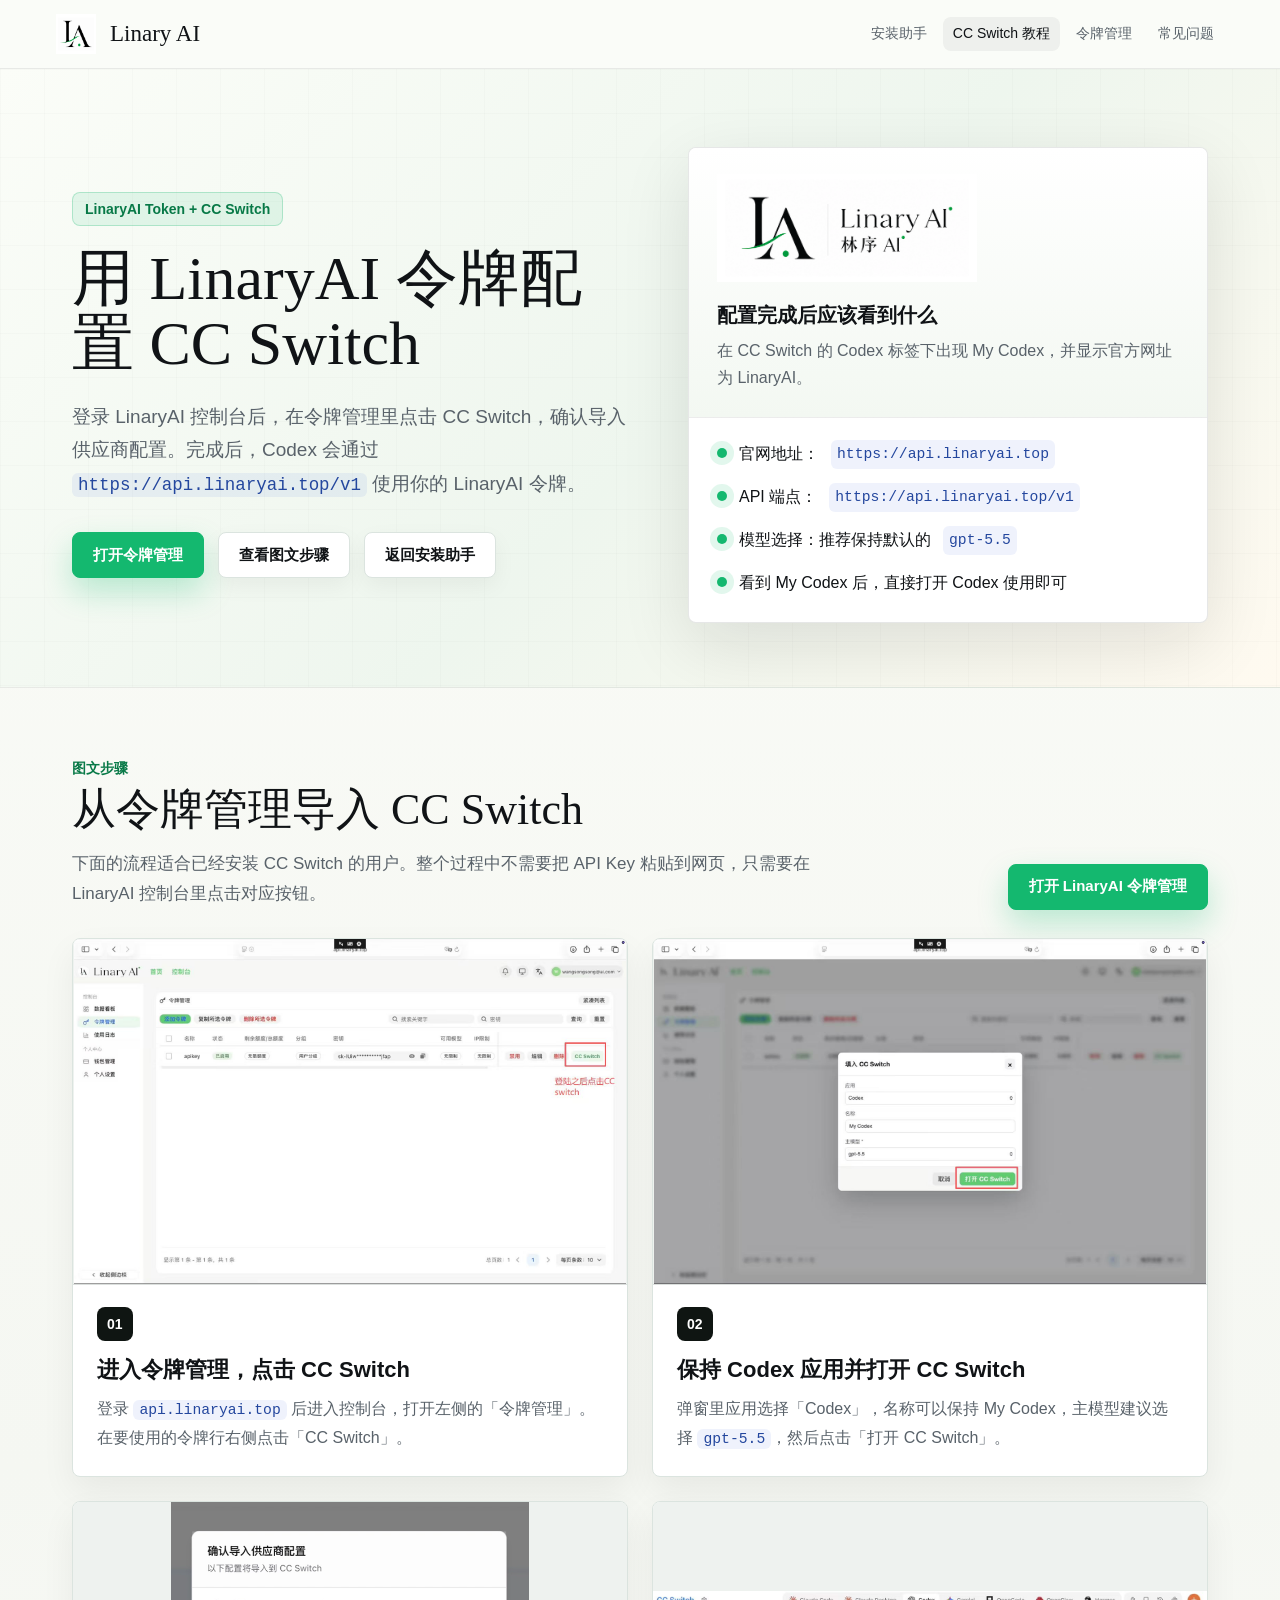
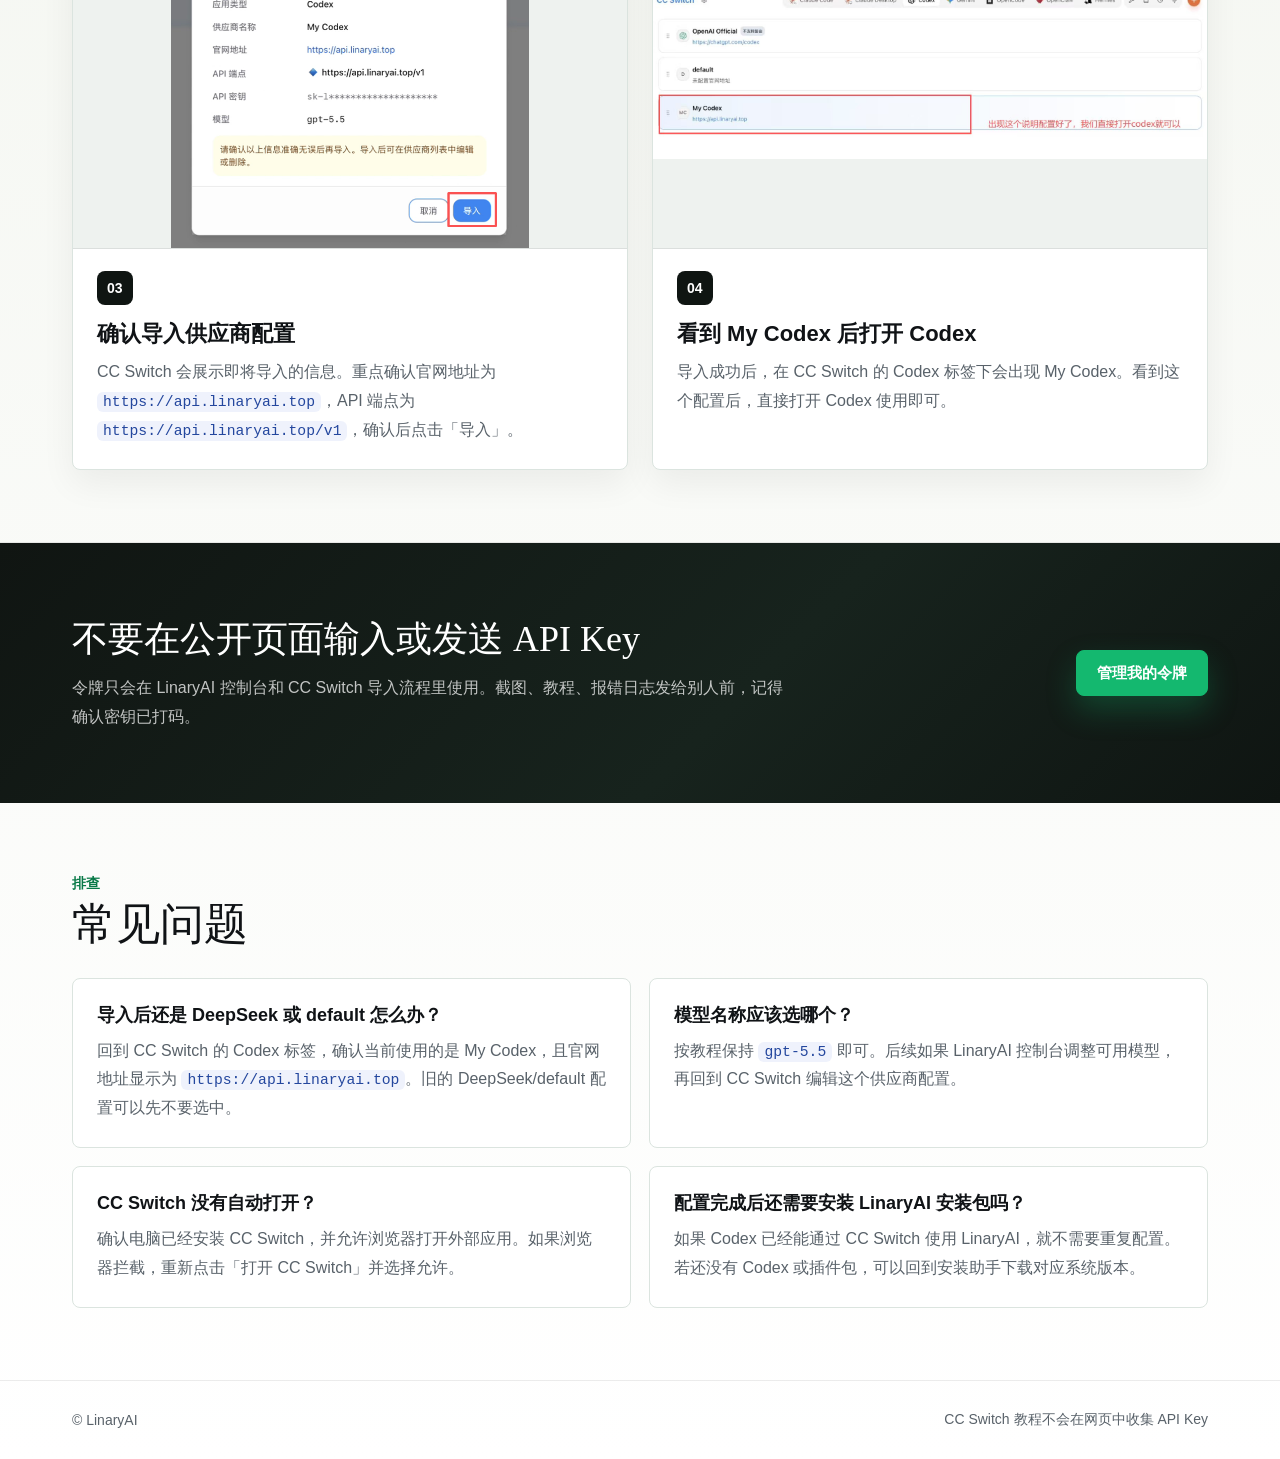
==== codex/ccswitch.html @ 93d675c4 "Add LinaryAI CC Switch token guide" ====
<!doctype html>
<html lang="zh-CN">
<head>
  <meta charset="utf-8">
  <meta name="viewport" content="width=device-width, initial-scale=1">
  <title>LinaryAI 令牌配置 CC Switch 教程</title>
  <meta name="description" content="使用 LinaryAI 网站令牌一键导入 CC Switch，并配置 Codex 使用 LinaryAI API 的图文教程。">
  <link rel="shortcut icon" href="/codex/favicon.ico?v=20260709">
  <link rel="icon" href="/codex/assets/favicon.ico?v=20260709" sizes="any">
  <link rel="icon" type="image/png" sizes="32x32" href="/codex/assets/favicon-32.png?v=20260709">
  <link rel="apple-touch-icon" sizes="180x180" href="/codex/assets/apple-touch-icon.png?v=20260709">
  <style>
    :root {
      --green: #14b86f;
      --green-dark: #087947;
      --blue: #315fd6;
      --ink: #101316;
      --muted: #59626a;
      --line: #dbe4df;
      --paper: #f5f7f2;
      --white: #ffffff;
      --dark: #0f1512;
      --shadow: 0 22px 70px rgba(16, 19, 22, 0.11);
      --serif: "Times New Roman", "Songti SC", "Noto Serif SC", serif;
      --sans: -apple-system, BlinkMacSystemFont, "Segoe UI", "Microsoft YaHei UI", "PingFang SC", sans-serif;
    }

    * { box-sizing: border-box; }
    html { scroll-behavior: smooth; }
    body {
      margin: 0;
      color: var(--ink);
      background: linear-gradient(180deg, #fbfcf8 0%, var(--paper) 48%, #ffffff 100%);
      font-family: var(--sans);
      letter-spacing: 0;
    }
    a { color: inherit; text-decoration: none; }

    .nav {
      position: sticky;
      top: 0;
      z-index: 20;
      display: flex;
      align-items: center;
      justify-content: space-between;
      padding: 14px 56px;
      background: rgba(250, 252, 248, 0.9);
      border-bottom: 1px solid rgba(16, 19, 22, 0.08);
      backdrop-filter: blur(20px);
    }
    .brand {
      display: flex;
      align-items: center;
      gap: 14px;
      min-width: 220px;
    }
    .brand img {
      width: 40px;
      height: 40px;
      object-fit: contain;
    }
    .brand span {
      font-family: var(--serif);
      font-size: 23px;
    }
    .nav-links {
      display: flex;
      align-items: center;
      gap: 6px;
      color: var(--muted);
      font-size: 14px;
    }
    .nav-links a {
      padding: 8px 10px;
      border-radius: 8px;
    }
    .nav-links a:hover,
    .nav-links a[aria-current="page"] {
      color: var(--ink);
      background: rgba(16, 19, 22, 0.05);
    }

    .hero {
      position: relative;
      display: grid;
      grid-template-columns: minmax(0, 1fr) minmax(360px, 520px);
      gap: 56px;
      align-items: center;
      min-height: 560px;
      padding: 78px 72px 64px;
      background: linear-gradient(135deg, #fbfdf8 0%, #eef6ee 54%, #fffaf0 100%);
      border-bottom: 1px solid rgba(16, 19, 22, 0.08);
      overflow: hidden;
    }
    .hero::before {
      content: "";
      position: absolute;
      inset: 0;
      background-image:
        linear-gradient(rgba(16, 19, 22, 0.045) 1px, transparent 1px),
        linear-gradient(90deg, rgba(16, 19, 22, 0.045) 1px, transparent 1px);
      background-size: 44px 44px;
      opacity: 0.38;
      pointer-events: none;
    }
    .hero > * { position: relative; z-index: 1; }
    .eyebrow {
      display: inline-flex;
      align-items: center;
      padding: 8px 12px;
      color: var(--green-dark);
      font-weight: 700;
      font-size: 14px;
      margin-bottom: 20px;
      background: rgba(20, 184, 111, 0.1);
      border: 1px solid rgba(20, 184, 111, 0.25);
      border-radius: 8px;
    }
    h1 {
      margin: 0;
      max-width: 760px;
      font-family: var(--serif);
      font-size: 62px;
      line-height: 1.05;
      font-weight: 500;
      letter-spacing: 0;
    }
    .hero-copy {
      max-width: 680px;
      margin: 24px 0 0;
      color: var(--muted);
      font-size: 19px;
      line-height: 1.75;
    }
    .actions {
      display: flex;
      flex-wrap: wrap;
      gap: 14px;
      margin-top: 32px;
    }
    .btn {
      display: inline-flex;
      align-items: center;
      justify-content: center;
      min-height: 46px;
      padding: 0 20px;
      border-radius: 8px;
      border: 1px solid var(--line);
      font-weight: 700;
      font-size: 15px;
      background: var(--white);
      color: var(--ink);
      box-shadow: 0 8px 22px rgba(16, 19, 22, 0.05);
      transition: transform 160ms ease, box-shadow 160ms ease, border-color 160ms ease, background 160ms ease;
    }
    .btn.primary {
      color: #fff;
      background: var(--green);
      border-color: var(--green);
      box-shadow: 0 14px 30px rgba(20, 184, 111, 0.26);
    }
    .btn:hover {
      transform: translateY(-1px);
      border-color: rgba(16, 19, 22, 0.2);
      box-shadow: 0 16px 34px rgba(16, 19, 22, 0.09);
    }
    .btn.primary:hover {
      background: #0da563;
      border-color: #0da563;
      box-shadow: 0 18px 38px rgba(20, 184, 111, 0.32);
    }

    .summary-panel {
      background: #fff;
      border: 1px solid rgba(16, 19, 22, 0.1);
      border-radius: 8px;
      overflow: hidden;
      box-shadow: var(--shadow);
    }
    .summary-head {
      padding: 26px 28px;
      background: linear-gradient(180deg, #ffffff 0%, #f3f8f2 100%);
      border-bottom: 1px solid rgba(16, 19, 22, 0.08);
    }
    .summary-head img {
      width: 260px;
      max-width: 100%;
      height: auto;
      display: block;
      margin-bottom: 20px;
    }
    .summary-head strong {
      display: block;
      font-size: 20px;
      margin-bottom: 8px;
    }
    .summary-head p {
      margin: 0;
      color: var(--muted);
      line-height: 1.7;
    }
    .summary-list {
      padding: 22px 28px 26px;
      margin: 0;
      list-style: none;
      display: grid;
      gap: 14px;
    }
    .summary-list li {
      display: flex;
      gap: 12px;
      align-items: flex-start;
      color: var(--ink);
      line-height: 1.7;
    }
    .summary-list li::before {
      content: "";
      width: 10px;
      height: 10px;
      margin-top: 8px;
      border-radius: 99px;
      background: var(--green);
      box-shadow: 0 0 0 7px rgba(20, 184, 111, 0.12);
      flex: 0 0 auto;
    }

    section {
      padding: 72px;
      border-bottom: 1px solid rgba(16, 19, 22, 0.08);
    }
    .section-heading {
      display: flex;
      align-items: flex-end;
      justify-content: space-between;
      gap: 24px;
      margin-bottom: 28px;
    }
    .kicker {
      margin: 0 0 8px;
      color: var(--green-dark);
      font-weight: 800;
      font-size: 14px;
    }
    .section-title {
      margin: 0;
      font-family: var(--serif);
      font-size: 44px;
      line-height: 1.1;
      font-weight: 500;
      letter-spacing: 0;
    }
    .section-lead {
      max-width: 760px;
      margin: 14px 0 0;
      color: var(--muted);
      font-size: 17px;
      line-height: 1.8;
    }

    .guide-grid {
      display: grid;
      grid-template-columns: repeat(2, minmax(0, 1fr));
      gap: 24px;
    }
    .guide-card {
      background: #fff;
      border: 1px solid var(--line);
      border-radius: 8px;
      overflow: hidden;
      box-shadow: 0 14px 34px rgba(16, 19, 22, 0.06);
    }
    .guide-card img {
      display: block;
      width: 100%;
      aspect-ratio: 1120 / 700;
      object-fit: contain;
      background: #eef2ef;
      border-bottom: 1px solid rgba(8, 11, 13, 0.08);
    }
    .guide-copy {
      padding: 22px 24px 24px;
    }
    .step-num {
      display: inline-flex;
      align-items: center;
      justify-content: center;
      min-width: 34px;
      height: 34px;
      padding: 0 10px;
      border-radius: 8px;
      color: #fff;
      background: var(--dark);
      font-weight: 800;
      font-size: 14px;
      margin-bottom: 14px;
    }
    .guide-copy h3 {
      margin: 0;
      font-size: 22px;
      line-height: 1.35;
    }
    .guide-copy p {
      margin: 10px 0 0;
      color: var(--muted);
      line-height: 1.8;
    }
    code {
      padding: 2px 6px;
      border-radius: 6px;
      background: rgba(49, 95, 214, 0.08);
      color: #24479e;
      font-family: Consolas, "SFMono-Regular", monospace;
      font-size: 0.92em;
      word-break: break-word;
    }

    .note {
      display: flex;
      gap: 24px;
      align-items: center;
      justify-content: space-between;
      background: linear-gradient(135deg, #101512 0%, #17231d 58%, #0f1512 100%);
      color: #fff;
      border-bottom: 0;
    }
    .note h2 {
      margin: 0;
      font-family: var(--serif);
      font-size: 36px;
      font-weight: 500;
    }
    .note p {
      max-width: 720px;
      margin: 10px 0 0;
      color: rgba(255,255,255,0.74);
      line-height: 1.8;
    }

    .faq {
      display: grid;
      grid-template-columns: repeat(2, minmax(0, 1fr));
      gap: 18px;
    }
    .faq-item {
      padding: 24px;
      border: 1px solid var(--line);
      border-radius: 8px;
      background: #fff;
    }
    .faq-item h3 {
      margin: 0 0 10px;
      font-size: 18px;
    }
    .faq-item p {
      margin: 0;
      color: var(--muted);
      line-height: 1.8;
    }
    footer {
      display: flex;
      align-items: center;
      justify-content: space-between;
      gap: 24px;
      padding: 30px 72px;
      color: var(--muted);
      font-size: 14px;
    }

    @media (prefers-reduced-motion: reduce) {
      html { scroll-behavior: auto; }
      .btn { transition: none; }
      .btn:hover { transform: none; }
    }
    @media (max-width: 900px) {
      .nav, .hero, section, footer { padding-left: 24px; padding-right: 24px; }
      .nav-links { display: none; }
      .hero { grid-template-columns: 1fr; gap: 34px; min-height: auto; padding-top: 54px; }
      h1 { font-size: 44px; }
      .hero-copy { font-size: 17px; }
      .section-heading, .note, footer { align-items: flex-start; flex-direction: column; }
      .guide-grid, .faq { grid-template-columns: 1fr; }
    }
    @media (max-width: 560px) {
      .nav { padding-top: 12px; padding-bottom: 12px; }
      .brand { min-width: 0; gap: 10px; }
      .brand span { font-size: 20px; }
      h1 { font-size: 38px; line-height: 1.08; }
      .section-title { font-size: 34px; }
      .actions { width: 100%; }
      .btn { width: 100%; }
      .summary-head, .summary-list, .guide-copy, .faq-item { padding-left: 20px; padding-right: 20px; }
      .summary-list li {
        display: block;
        position: relative;
        padding-left: 24px;
      }
      .summary-list li::before {
        position: absolute;
        left: 0;
        top: 0;
      }
      .summary-list code {
        display: inline-block;
        max-width: 100%;
        margin-top: 6px;
      }
    }
  </style>
</head>
<body>
  <nav class="nav">
    <a class="brand" href="/codex/">
      <img src="assets/linary-logo.png" alt="LinaryAI">
      <span>Linary AI</span>
    </a>
    <div class="nav-links">
      <a href="/codex/">安装助手</a>
      <a href="ccswitch.html" aria-current="page">CC Switch 教程</a>
      <a href="https://api.linaryai.top/keys">令牌管理</a>
      <a href="#faq">常见问题</a>
    </div>
  </nav>

  <main>
    <section class="hero">
      <div>
        <div class="eyebrow">LinaryAI Token + CC Switch</div>
        <h1>用 LinaryAI 令牌配置 CC Switch</h1>
        <p class="hero-copy">登录 LinaryAI 控制台后，在令牌管理里点击 CC Switch，确认导入供应商配置。完成后，Codex 会通过 <code>https://api.linaryai.top/v1</code> 使用你的 LinaryAI 令牌。</p>
        <div class="actions">
          <a class="btn primary" href="https://api.linaryai.top/keys">打开令牌管理</a>
          <a class="btn" href="#steps">查看图文步骤</a>
          <a class="btn" href="/codex/">返回安装助手</a>
        </div>
      </div>

      <aside class="summary-panel" aria-label="配置结果">
        <div class="summary-head">
          <img src="assets/linary-lockup.png" alt="LinaryAI">
          <strong>配置完成后应该看到什么</strong>
          <p>在 CC Switch 的 Codex 标签下出现 My Codex，并显示官方网址为 LinaryAI。</p>
        </div>
        <ul class="summary-list">
          <li>官网地址：<code>https://api.linaryai.top</code></li>
          <li>API 端点：<code>https://api.linaryai.top/v1</code></li>
          <li>模型选择：推荐保持默认的 <code>gpt-5.5</code></li>
          <li>看到 My Codex 后，直接打开 Codex 使用即可</li>
        </ul>
      </aside>
    </section>

    <section id="steps">
      <div class="section-heading">
        <div>
          <p class="kicker">图文步骤</p>
          <h2 class="section-title">从令牌管理导入 CC Switch</h2>
          <p class="section-lead">下面的流程适合已经安装 CC Switch 的用户。整个过程中不需要把 API Key 粘贴到网页，只需要在 LinaryAI 控制台里点击对应按钮。</p>
        </div>
        <a class="btn primary" href="https://api.linaryai.top/keys">打开 LinaryAI 令牌管理</a>
      </div>

      <div class="guide-grid">
        <article class="guide-card">
          <img src="assets/ccswitch-01-token-list.jpg" alt="在 LinaryAI 令牌管理页面点击 CC Switch">
          <div class="guide-copy">
            <span class="step-num">01</span>
            <h3>进入令牌管理，点击 CC Switch</h3>
            <p>登录 <code>api.linaryai.top</code> 后进入控制台，打开左侧的「令牌管理」。在要使用的令牌行右侧点击「CC Switch」。</p>
          </div>
        </article>

        <article class="guide-card">
          <img src="assets/ccswitch-02-open-dialog.jpg" alt="填写 CC Switch 的 Codex 配置">
          <div class="guide-copy">
            <span class="step-num">02</span>
            <h3>保持 Codex 应用并打开 CC Switch</h3>
            <p>弹窗里应用选择「Codex」，名称可以保持 My Codex，主模型建议选择 <code>gpt-5.5</code>，然后点击「打开 CC Switch」。</p>
          </div>
        </article>

        <article class="guide-card">
          <img src="assets/ccswitch-03-confirm-import.png" alt="在 CC Switch 中确认导入供应商配置">
          <div class="guide-copy">
            <span class="step-num">03</span>
            <h3>确认导入供应商配置</h3>
            <p>CC Switch 会展示即将导入的信息。重点确认官网地址为 <code>https://api.linaryai.top</code>，API 端点为 <code>https://api.linaryai.top/v1</code>，确认后点击「导入」。</p>
          </div>
        </article>

        <article class="guide-card">
          <img src="assets/ccswitch-04-provider-ready.jpg" alt="CC Switch 里出现 My Codex 配置">
          <div class="guide-copy">
            <span class="step-num">04</span>
            <h3>看到 My Codex 后打开 Codex</h3>
            <p>导入成功后，在 CC Switch 的 Codex 标签下会出现 My Codex。看到这个配置后，直接打开 Codex 使用即可。</p>
          </div>
        </article>
      </div>
    </section>

    <section class="note">
      <div>
        <h2>不要在公开页面输入或发送 API Key</h2>
        <p>令牌只会在 LinaryAI 控制台和 CC Switch 导入流程里使用。截图、教程、报错日志发给别人前，记得确认密钥已打码。</p>
      </div>
      <a class="btn primary" href="https://api.linaryai.top/keys">管理我的令牌</a>
    </section>

    <section id="faq">
      <div class="section-heading">
        <div>
          <p class="kicker">排查</p>
          <h2 class="section-title">常见问题</h2>
        </div>
      </div>
      <div class="faq">
        <div class="faq-item">
          <h3>导入后还是 DeepSeek 或 default 怎么办？</h3>
          <p>回到 CC Switch 的 Codex 标签，确认当前使用的是 My Codex，且官网地址显示为 <code>https://api.linaryai.top</code>。旧的 DeepSeek/default 配置可以先不要选中。</p>
        </div>
        <div class="faq-item">
          <h3>模型名称应该选哪个？</h3>
          <p>按教程保持 <code>gpt-5.5</code> 即可。后续如果 LinaryAI 控制台调整可用模型，再回到 CC Switch 编辑这个供应商配置。</p>
        </div>
        <div class="faq-item">
          <h3>CC Switch 没有自动打开？</h3>
          <p>确认电脑已经安装 CC Switch，并允许浏览器打开外部应用。如果浏览器拦截，重新点击「打开 CC Switch」并选择允许。</p>
        </div>
        <div class="faq-item">
          <h3>配置完成后还需要安装 LinaryAI 安装包吗？</h3>
          <p>如果 Codex 已经能通过 CC Switch 使用 LinaryAI，就不需要重复配置。若还没有 Codex 或插件包，可以回到安装助手下载对应系统版本。</p>
        </div>
      </div>
    </section>
  </main>

  <footer>
    <span>© LinaryAI</span>
    <span>CC Switch 教程不会在网页中收集 API Key</span>
  </footer>
</body>
</html>
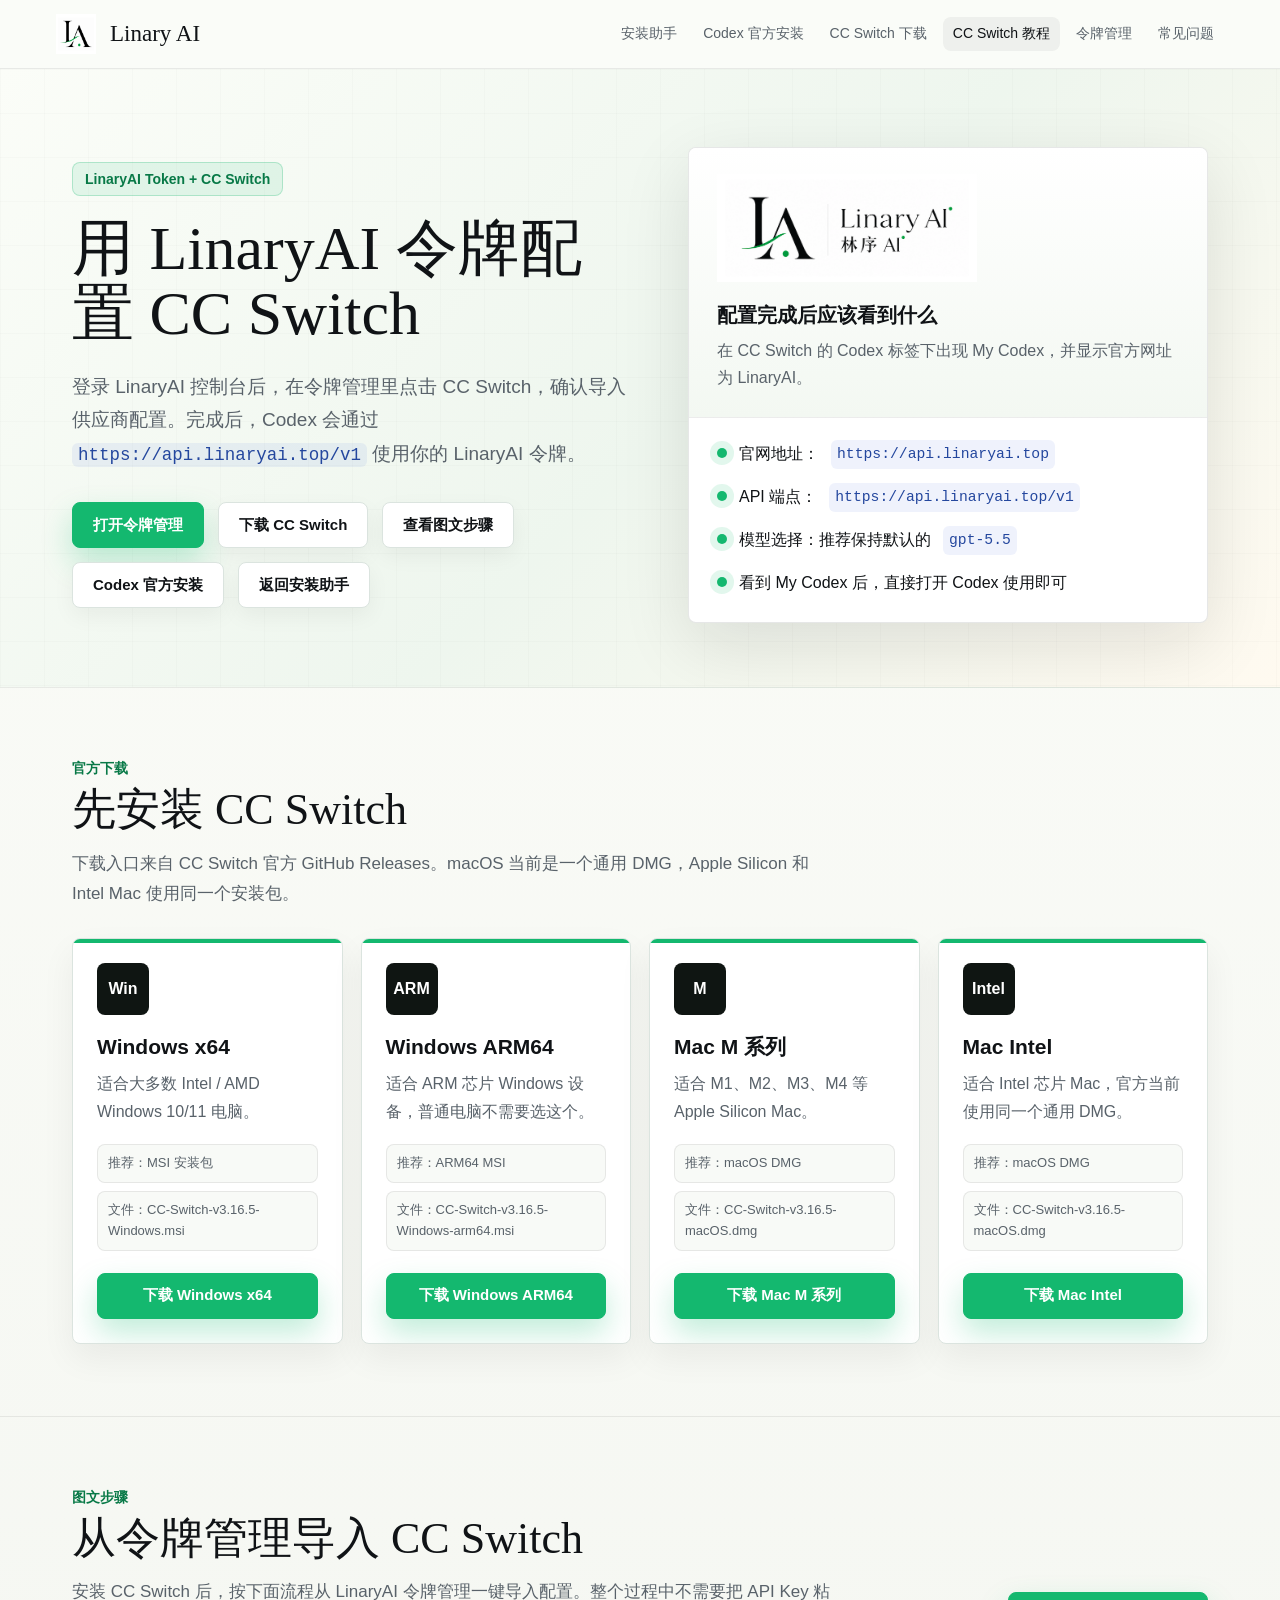
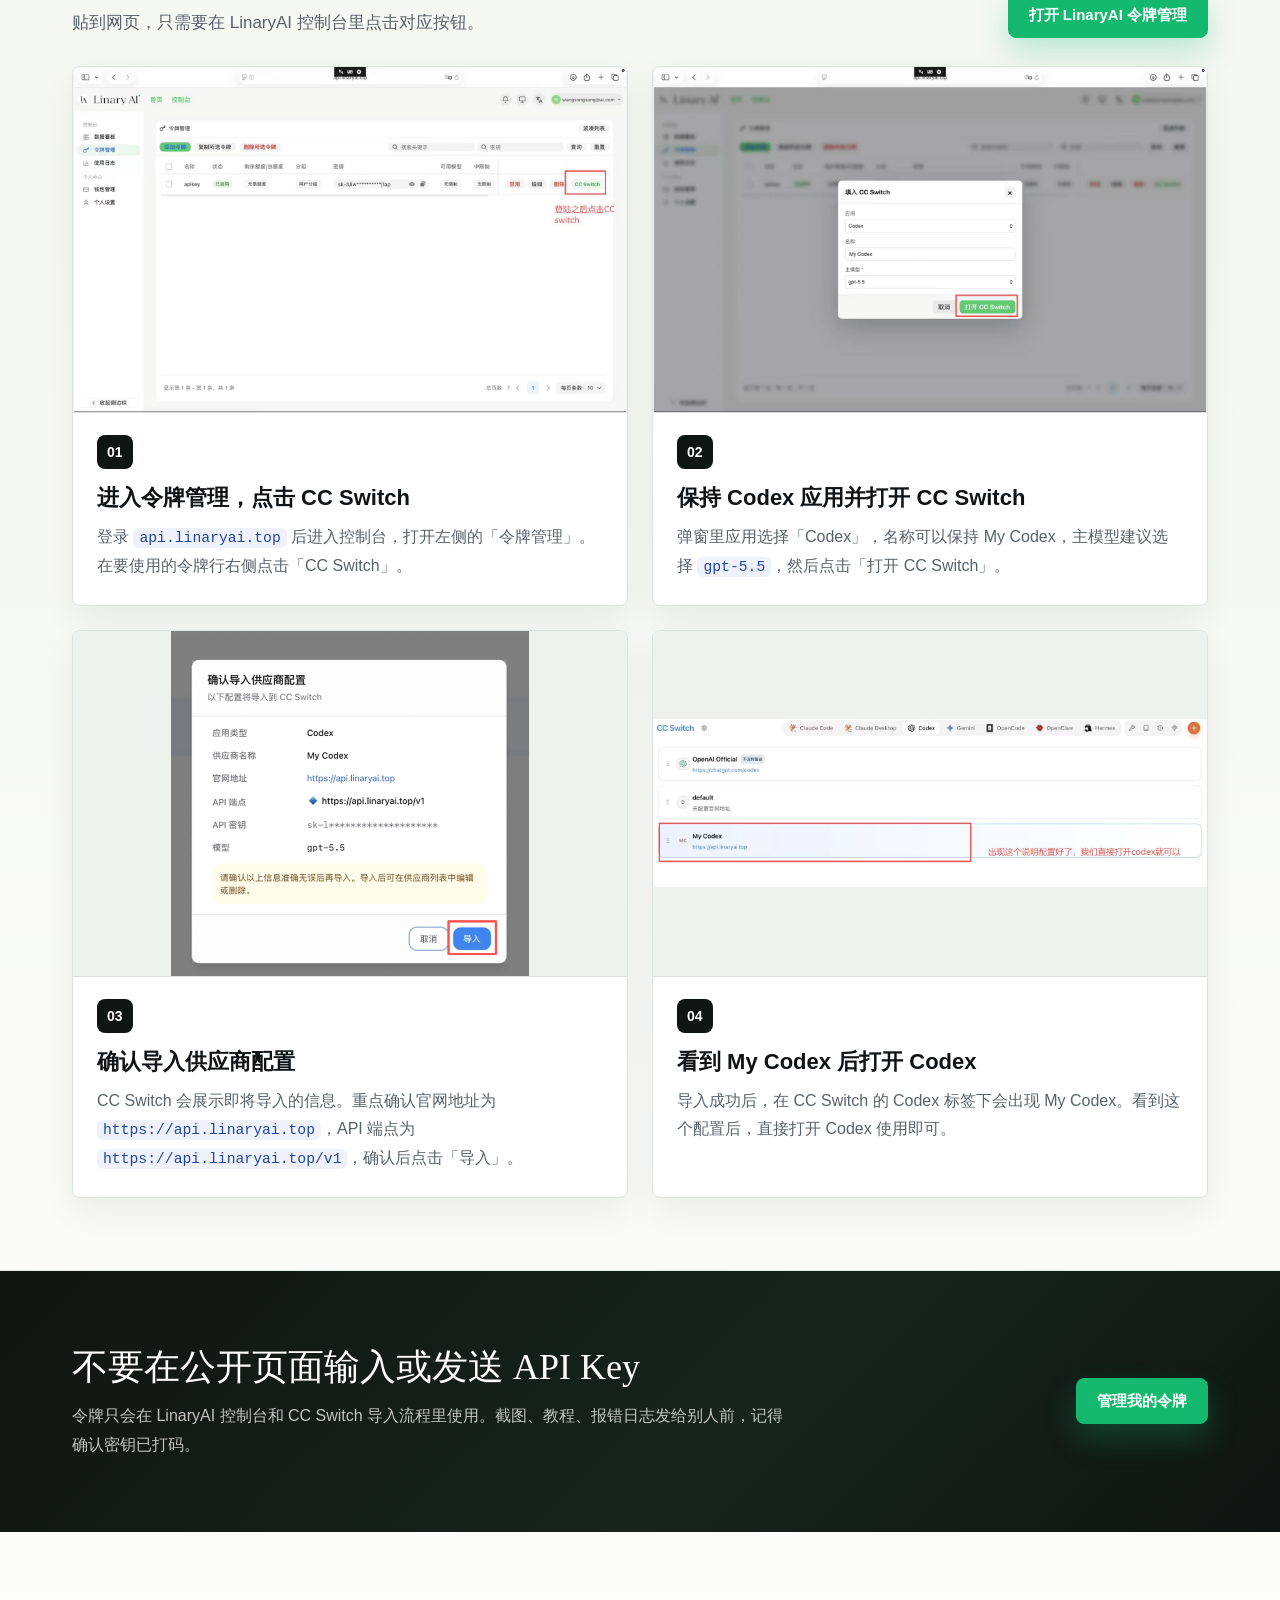
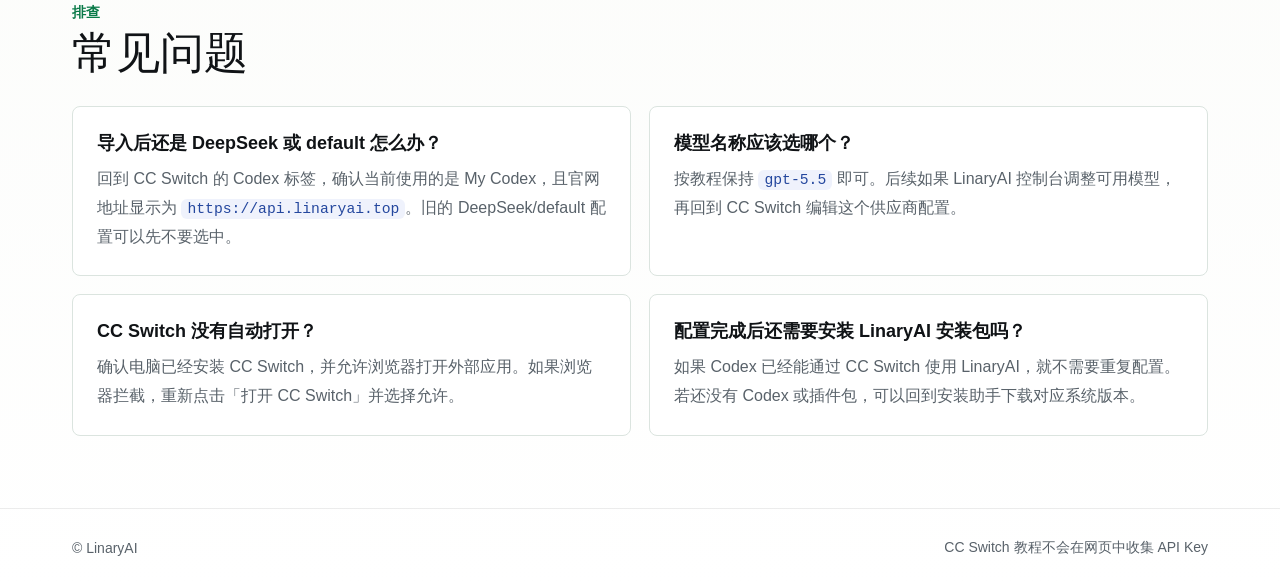
==== commit 4f3314a1: "Remove video tutorial and add CC Switch downloads" ====
--- a/codex/ccswitch.html
+++ b/codex/ccswitch.html
@@ -257,6 +257,72 @@
       line-height: 1.8;
     }
 
+    .download-grid {
+      display: grid;
+      grid-template-columns: repeat(4, minmax(0, 1fr));
+      gap: 18px;
+    }
+    .download-card {
+      position: relative;
+      display: flex;
+      min-height: 350px;
+      flex-direction: column;
+      padding: 24px;
+      background: #fff;
+      border: 1px solid var(--line);
+      border-radius: 8px;
+      box-shadow: 0 14px 34px rgba(16, 19, 22, 0.06);
+      overflow: hidden;
+    }
+    .download-card::before {
+      content: "";
+      position: absolute;
+      inset: 0 0 auto 0;
+      height: 4px;
+      background: var(--green);
+    }
+    .platform {
+      display: inline-flex;
+      align-items: center;
+      justify-content: center;
+      width: 52px;
+      height: 52px;
+      margin-bottom: 18px;
+      border-radius: 8px;
+      color: #fff;
+      background: var(--dark);
+      font-weight: 800;
+      font-size: 16px;
+    }
+    .download-card h3 {
+      margin: 0;
+      font-size: 21px;
+      line-height: 1.3;
+    }
+    .download-card p {
+      margin: 10px 0 0;
+      color: var(--muted);
+      line-height: 1.75;
+    }
+    .download-meta {
+      display: grid;
+      gap: 8px;
+      margin: 18px 0 22px;
+      color: var(--muted);
+      font-size: 13px;
+      line-height: 1.6;
+    }
+    .download-meta span {
+      padding: 8px 10px;
+      border: 1px solid rgba(16, 19, 22, 0.08);
+      border-radius: 8px;
+      background: #f8faf7;
+    }
+    .download-card .btn {
+      width: 100%;
+      margin-top: auto;
+    }
+
     .guide-grid {
       display: grid;
       grid-template-columns: repeat(2, minmax(0, 1fr));
@@ -371,6 +437,9 @@
       .btn { transition: none; }
       .btn:hover { transform: none; }
     }
+    @media (max-width: 1200px) {
+      .download-grid { grid-template-columns: repeat(2, minmax(0, 1fr)); }
+    }
     @media (max-width: 900px) {
       .nav, .hero, section, footer { padding-left: 24px; padding-right: 24px; }
       .nav-links { display: none; }
@@ -378,7 +447,7 @@
       h1 { font-size: 44px; }
       .hero-copy { font-size: 17px; }
       .section-heading, .note, footer { align-items: flex-start; flex-direction: column; }
-      .guide-grid, .faq { grid-template-columns: 1fr; }
+      .download-grid, .guide-grid, .faq { grid-template-columns: 1fr; }
     }
     @media (max-width: 560px) {
       .nav { padding-top: 12px; padding-bottom: 12px; }
@@ -415,6 +484,8 @@
     </a>
     <div class="nav-links">
       <a href="/codex/">安装助手</a>
+      <a href="codex-install.html">Codex 官方安装</a>
+      <a href="#ccswitch-downloads">CC Switch 下载</a>
       <a href="ccswitch.html" aria-current="page">CC Switch 教程</a>
       <a href="https://api.linaryai.top/keys">令牌管理</a>
       <a href="#faq">常见问题</a>
@@ -429,7 +500,9 @@
         <p class="hero-copy">登录 LinaryAI 控制台后，在令牌管理里点击 CC Switch，确认导入供应商配置。完成后，Codex 会通过 <code>https://api.linaryai.top/v1</code> 使用你的 LinaryAI 令牌。</p>
         <div class="actions">
           <a class="btn primary" href="https://api.linaryai.top/keys">打开令牌管理</a>
+          <a class="btn" href="#ccswitch-downloads">下载 CC Switch</a>
           <a class="btn" href="#steps">查看图文步骤</a>
+          <a class="btn" href="codex-install.html">Codex 官方安装</a>
           <a class="btn" href="/codex/">返回安装助手</a>
         </div>
       </div>
@@ -449,12 +522,68 @@
       </aside>
     </section>
 
+    <section id="ccswitch-downloads">
+      <div class="section-heading">
+        <div>
+          <p class="kicker">官方下载</p>
+          <h2 class="section-title">先安装 CC Switch</h2>
+          <p class="section-lead">下载入口来自 CC Switch 官方 GitHub Releases。macOS 当前是一个通用 DMG，Apple Silicon 和 Intel Mac 使用同一个安装包。</p>
+        </div>
+      </div>
+
+      <div class="download-grid">
+        <article class="download-card">
+          <span class="platform">Win</span>
+          <h3>Windows x64</h3>
+          <p>适合大多数 Intel / AMD Windows 10/11 电脑。</p>
+          <div class="download-meta">
+            <span>推荐：MSI 安装包</span>
+            <span>文件：CC-Switch-v3.16.5-Windows.msi</span>
+          </div>
+          <a class="btn primary" href="https://github.com/farion1231/cc-switch/releases/download/v3.16.5/CC-Switch-v3.16.5-Windows.msi">下载 Windows x64</a>
+        </article>
+
+        <article class="download-card">
+          <span class="platform">ARM</span>
+          <h3>Windows ARM64</h3>
+          <p>适合 ARM 芯片 Windows 设备，普通电脑不需要选这个。</p>
+          <div class="download-meta">
+            <span>推荐：ARM64 MSI</span>
+            <span>文件：CC-Switch-v3.16.5-Windows-arm64.msi</span>
+          </div>
+          <a class="btn primary" href="https://github.com/farion1231/cc-switch/releases/download/v3.16.5/CC-Switch-v3.16.5-Windows-arm64.msi">下载 Windows ARM64</a>
+        </article>
+
+        <article class="download-card">
+          <span class="platform">M</span>
+          <h3>Mac M 系列</h3>
+          <p>适合 M1、M2、M3、M4 等 Apple Silicon Mac。</p>
+          <div class="download-meta">
+            <span>推荐：macOS DMG</span>
+            <span>文件：CC-Switch-v3.16.5-macOS.dmg</span>
+          </div>
+          <a class="btn primary" href="https://github.com/farion1231/cc-switch/releases/download/v3.16.5/CC-Switch-v3.16.5-macOS.dmg">下载 Mac M 系列</a>
+        </article>
+
+        <article class="download-card">
+          <span class="platform">Intel</span>
+          <h3>Mac Intel</h3>
+          <p>适合 Intel 芯片 Mac，官方当前使用同一个通用 DMG。</p>
+          <div class="download-meta">
+            <span>推荐：macOS DMG</span>
+            <span>文件：CC-Switch-v3.16.5-macOS.dmg</span>
+          </div>
+          <a class="btn primary" href="https://github.com/farion1231/cc-switch/releases/download/v3.16.5/CC-Switch-v3.16.5-macOS.dmg">下载 Mac Intel</a>
+        </article>
+      </div>
+    </section>
+
     <section id="steps">
       <div class="section-heading">
         <div>
           <p class="kicker">图文步骤</p>
           <h2 class="section-title">从令牌管理导入 CC Switch</h2>
-          <p class="section-lead">下面的流程适合已经安装 CC Switch 的用户。整个过程中不需要把 API Key 粘贴到网页，只需要在 LinaryAI 控制台里点击对应按钮。</p>
+          <p class="section-lead">安装 CC Switch 后，按下面流程从 LinaryAI 令牌管理一键导入配置。整个过程中不需要把 API Key 粘贴到网页，只需要在 LinaryAI 控制台里点击对应按钮。</p>
         </div>
         <a class="btn primary" href="https://api.linaryai.top/keys">打开 LinaryAI 令牌管理</a>
       </div>
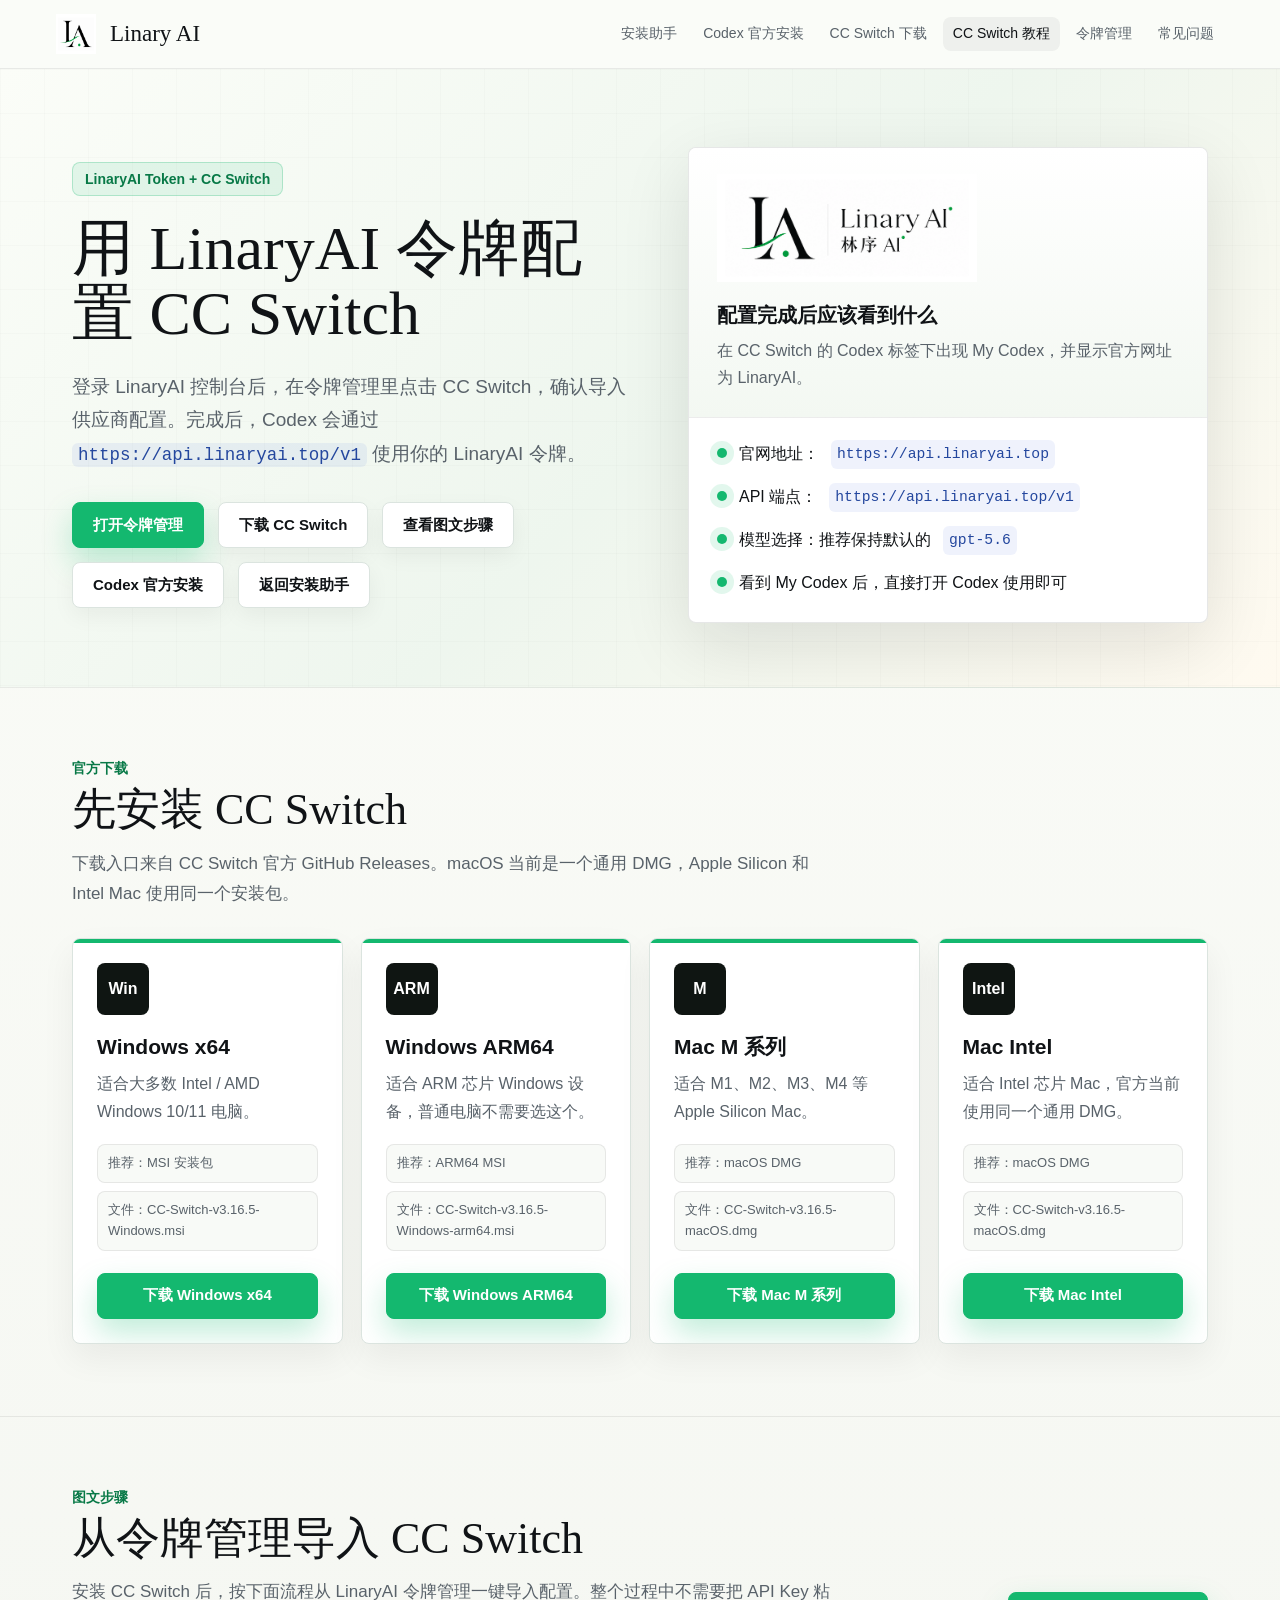
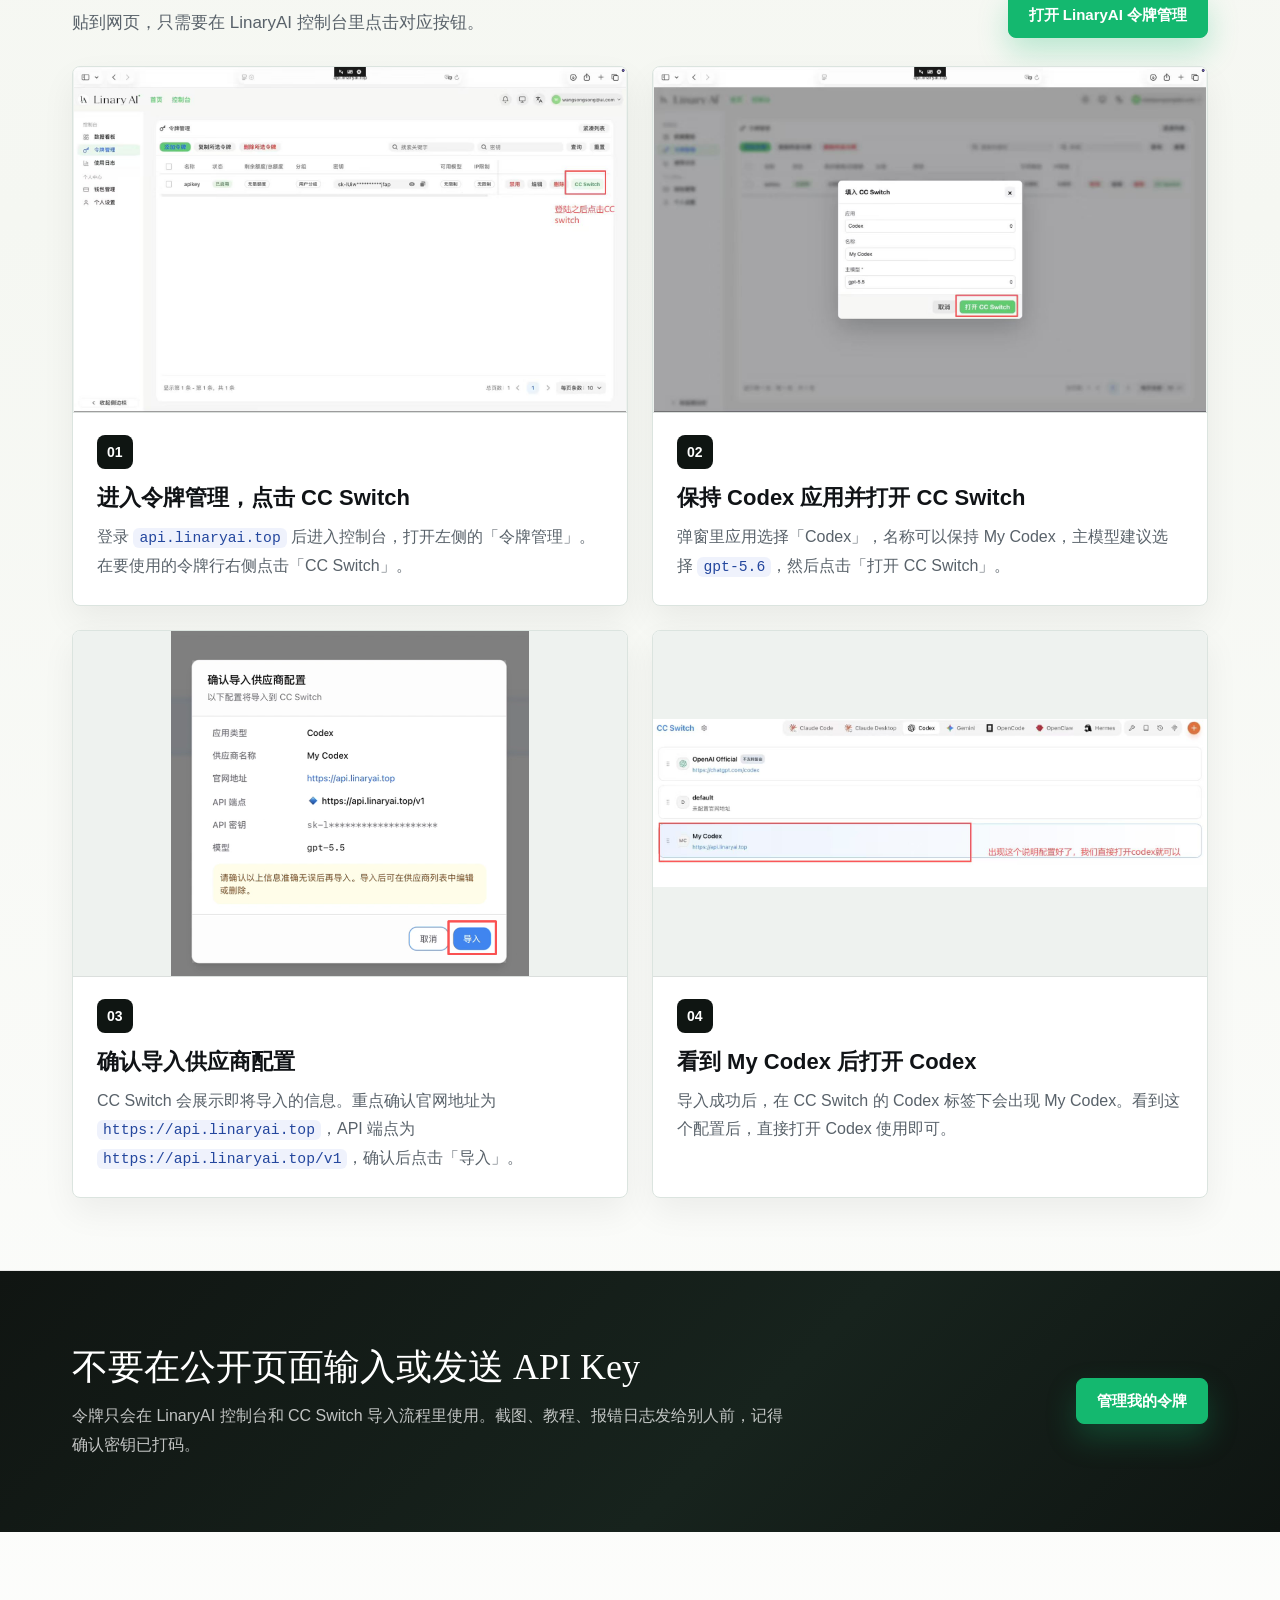
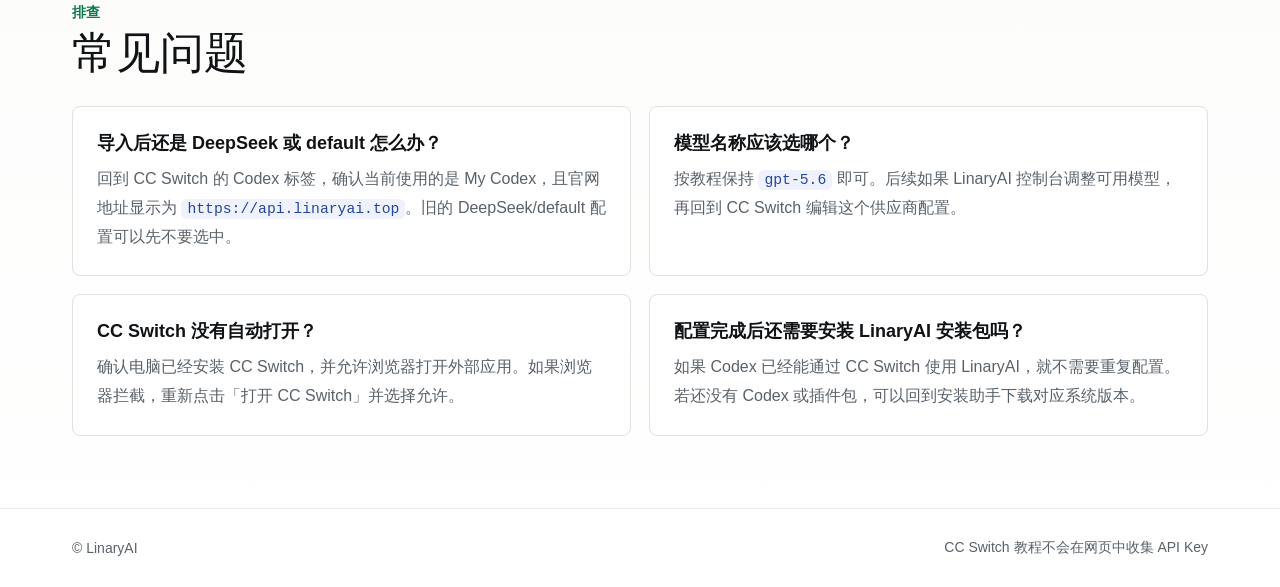
==== commit 20835e6b: "Update Codex site for gpt-5.6 installers" ====
--- a/codex/ccswitch.html
+++ b/codex/ccswitch.html
@@ -5,10 +5,10 @@
   <meta name="viewport" content="width=device-width, initial-scale=1">
   <title>LinaryAI 令牌配置 CC Switch 教程</title>
   <meta name="description" content="使用 LinaryAI 网站令牌一键导入 CC Switch，并配置 Codex 使用 LinaryAI API 的图文教程。">
-  <link rel="shortcut icon" href="/codex/favicon.ico?v=20260709">
-  <link rel="icon" href="/codex/assets/favicon.ico?v=20260709" sizes="any">
-  <link rel="icon" type="image/png" sizes="32x32" href="/codex/assets/favicon-32.png?v=20260709">
-  <link rel="apple-touch-icon" sizes="180x180" href="/codex/assets/apple-touch-icon.png?v=20260709">
+  <link rel="shortcut icon" href="/codex/favicon.ico?v=20260710">
+  <link rel="icon" href="/codex/assets/favicon.ico?v=20260710" sizes="any">
+  <link rel="icon" type="image/png" sizes="32x32" href="/codex/assets/favicon-32.png?v=20260710">
+  <link rel="apple-touch-icon" sizes="180x180" href="/codex/assets/apple-touch-icon.png?v=20260710">
   <style>
     :root {
       --green: #14b86f;
@@ -516,7 +516,7 @@
         <ul class="summary-list">
           <li>官网地址：<code>https://api.linaryai.top</code></li>
           <li>API 端点：<code>https://api.linaryai.top/v1</code></li>
-          <li>模型选择：推荐保持默认的 <code>gpt-5.5</code></li>
+          <li>模型选择：推荐保持默认的 <code>gpt-5.6</code></li>
           <li>看到 My Codex 后，直接打开 Codex 使用即可</li>
         </ul>
       </aside>
@@ -603,7 +603,7 @@
           <div class="guide-copy">
             <span class="step-num">02</span>
             <h3>保持 Codex 应用并打开 CC Switch</h3>
-            <p>弹窗里应用选择「Codex」，名称可以保持 My Codex，主模型建议选择 <code>gpt-5.5</code>，然后点击「打开 CC Switch」。</p>
+            <p>弹窗里应用选择「Codex」，名称可以保持 My Codex，主模型建议选择 <code>gpt-5.6</code>，然后点击「打开 CC Switch」。</p>
           </div>
         </article>
 
@@ -649,7 +649,7 @@
         </div>
         <div class="faq-item">
           <h3>模型名称应该选哪个？</h3>
-          <p>按教程保持 <code>gpt-5.5</code> 即可。后续如果 LinaryAI 控制台调整可用模型，再回到 CC Switch 编辑这个供应商配置。</p>
+          <p>按教程保持 <code>gpt-5.6</code> 即可。后续如果 LinaryAI 控制台调整可用模型，再回到 CC Switch 编辑这个供应商配置。</p>
         </div>
         <div class="faq-item">
           <h3>CC Switch 没有自动打开？</h3>
